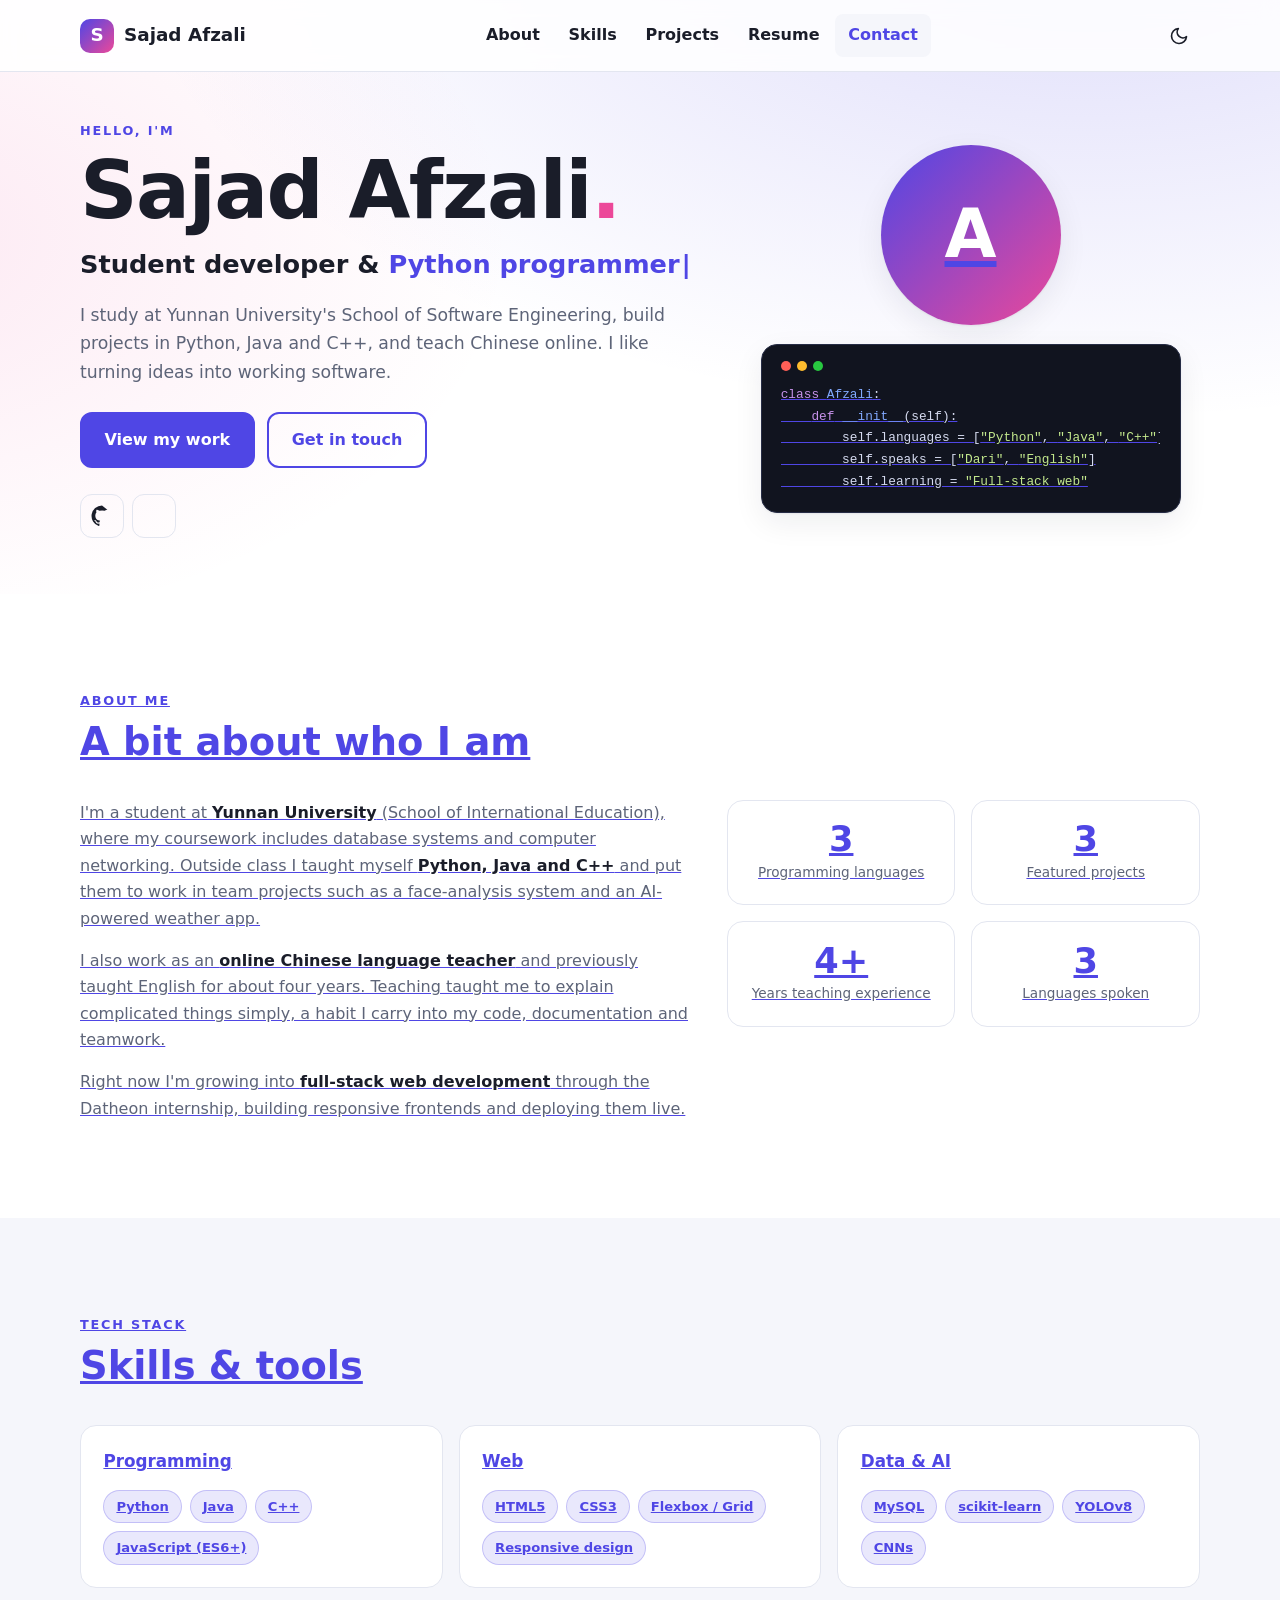
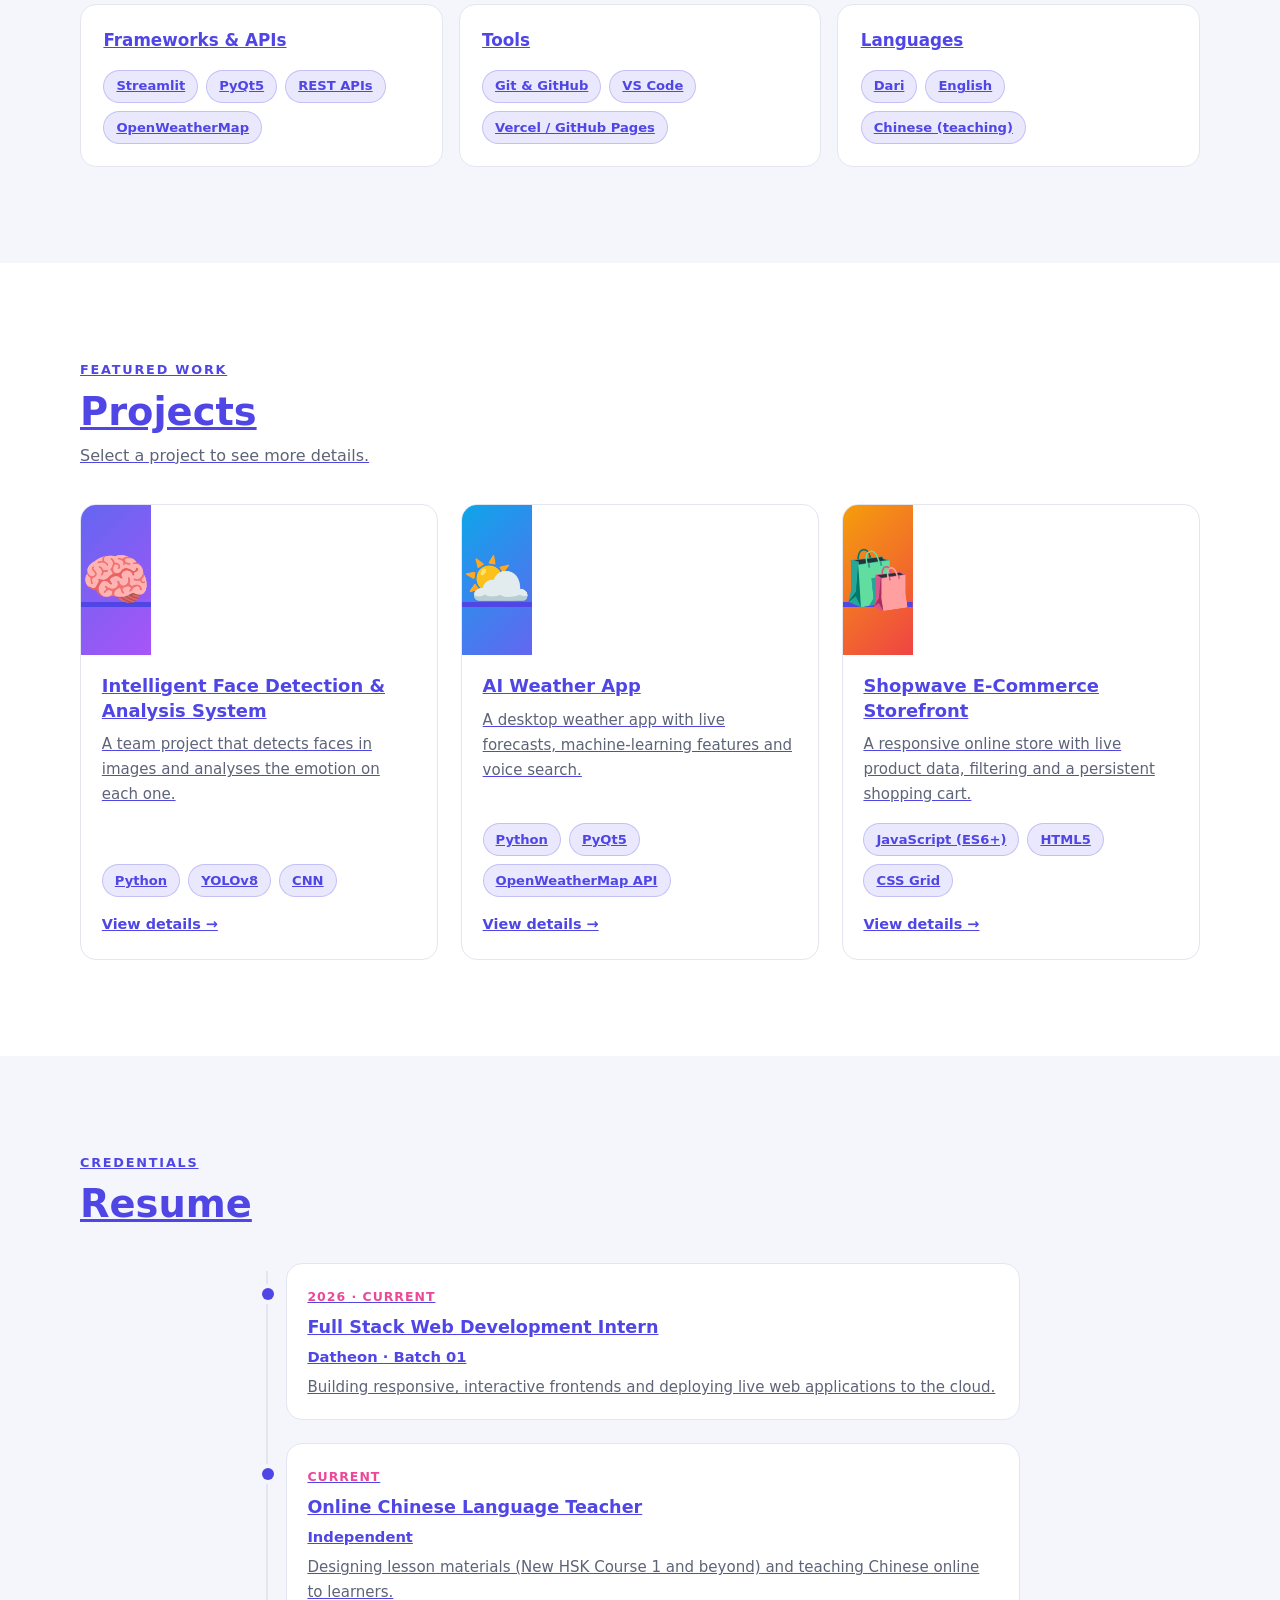
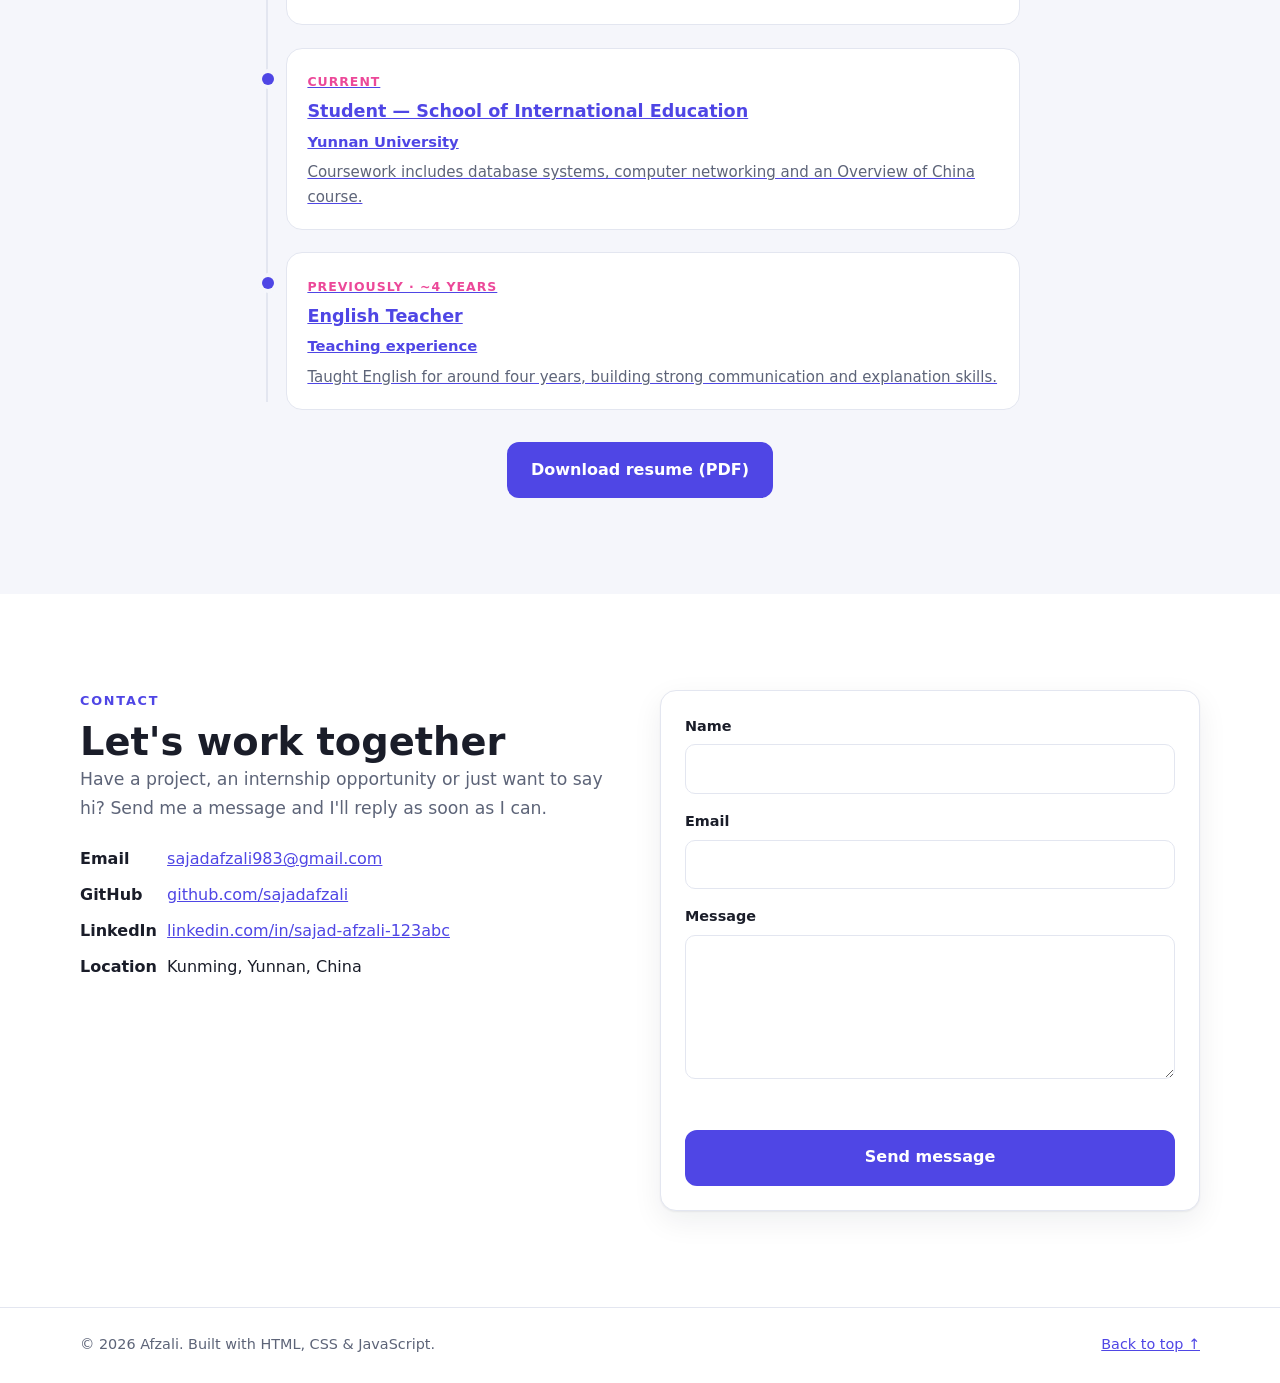
==== task-1-portfolio/index.html @ 9141a4ec "Add Task 1 portfolio and Task 4 e-commerce store" ====
<!DOCTYPE html>
<html lang="en">
<head>
  <meta charset="UTF-8" />
  <meta name="viewport" content="width=device-width, initial-scale=1" />
  <title>Sajad Afzali — Developer Portfolio</title>
  <meta name="description" content="Portfolio of Sajad Afzali: student developer at Yunnan University working with Python, Java, C++ and the web." />
  <meta name="theme-color" content="#4f46e5" />
  <link rel="icon" href="data:image/svg+xml,<svg xmlns='http://www.w3.org/2000/svg' viewBox='0 0 100 100'><rect width='100' height='100' rx='24' fill='%234f46e5'/><text x='50' y='68' font-size='58' font-family='sans-serif' font-weight='800' text-anchor='middle' fill='white'>S</text></svg>" />

  <!-- Apply saved/system theme BEFORE first paint to avoid a light→dark flash -->
  <script>
    (function () {
      try {
        var saved = localStorage.getItem("theme");
        var dark = saved ? saved === "dark" : window.matchMedia("(prefers-color-scheme: dark)").matches;
        document.documentElement.dataset.theme = dark ? "dark" : "light";
      } catch (e) { document.documentElement.dataset.theme = "light"; }
    })();
  </script>
  <link rel="stylesheet" href="css/styles.css" />
</head>
<body>
  <a class="skip-link" href="#main">Skip to content</a>

  <!-- ================= HEADER ================= -->
  <header class="site-header" id="top">
    <nav class="nav container" aria-label="Main navigation">
      <a href="#hero" class="logo" aria-label="Sajad Afzali — home"><span class="logo-mark">S</span><span class="logo-text">Sajad Afzali</span></a>

      <ul id="nav-links" class="nav-links">
        <li><a href="#about">About</a></li>
        <li><a href="#skills">Skills</a></li>
        <li><a href="#projects">Projects</a></li>
        <li><a href="#resume">Resume</a></li>
        <li><a href="#contact">Contact</a></li>
      </ul>

      <div class="nav-actions">
        <button id="theme-toggle" class="icon-btn" type="button" aria-label="Switch to dark theme" title="Toggle theme">
          <svg class="icon-moon" viewBox="0 0 24 24" width="20" height="20" fill="none" stroke="currentColor" stroke-width="2" stroke-linecap="round" stroke-linejoin="round" aria-hidden="true"><path d="M21 12.8A9 9 0 1 1 11.2 3a7 7 0 0 0 9.8 9.8z"/></svg>
          <svg class="icon-sun" viewBox="0 0 24 24" width="20" height="20" fill="none" stroke="currentColor" stroke-width="2" stroke-linecap="round" stroke-linejoin="round" aria-hidden="true"><circle cx="12" cy="12" r="4"/><path d="M12 2v2M12 20v2M4.9 4.9l1.4 1.4M17.7 17.7l1.4 1.4M2 12h2M20 12h2M4.9 19.1l1.4-1.4M17.7 6.3l1.4-1.4"/></svg>
        </button>
        <button id="menu-toggle" class="icon-btn menu-btn" type="button" aria-label="Open menu" aria-expanded="false" aria-controls="nav-links">
          <span class="bars" aria-hidden="true"><i></i><i></i><i></i></span>
        </button>
      </div>
    </nav>
  </header>

  <main id="main">
    <!-- ================= HERO ================= -->
    <section id="hero" class="hero" aria-labelledby="hero-title">
      <div class="container hero-grid">
        <div class="hero-copy reveal">
          <p class="eyebrow">Hello, I'm</p>
          <h1 id="hero-title">Sajad Afzali<span class="dot">.</span></h1>
          <p class="hero-role">Student developer &amp; <span id="typed" aria-live="off">Python programmer</span><span class="caret" aria-hidden="true">|</span></p>
          <p class="lead">I study at Yunnan University's School of Software Engineering, build projects in Python, Java and C++, and teach Chinese online. I like turning ideas into working software.</p>
          <div class="hero-cta">
            <a href="#projects" class="btn primary">View my work</a>
            <a href="#contact" class="btn ghost">Get in touch</a>
          </div>
          <ul class="social" aria-label="Social links">
            <!-- TODO: replace your-username / your-name with your real profiles -->
            <li><a href="https://github.com/Sajad-Afzali" target="_blank" rel="noopener" aria-label="GitHub"><svg viewBox="0 0 24 24" width="22" height="22" fill="currentColor" aria-hidden="true"><path d="M12 .5a11.5 11.5 0 0 0-3.6 22.4c.6.1.8-.3.8-.6v-2c-3.2.7-3.9-1.4-3.9-1.4-.5-1.3-1.3-1.7-1.3-1.7-1-.7.1-.7.1-.7 1.2.1 1.8 1.2 1.8 1.2 1 1.8 2.7 1.3 3.4 1 .1-.8.4-1.3.7-1.6-2.6-.3-5.3-1.3-5.3-5.7 0-1.3.5-2.3 1.2-3.1-.1-.3-.5-1.5.1-3.1 0 0 1-.3 3.2 1.2a11 11 0 0 1 5.8 0c2.2-1.5 3.2-1.2 3.2-1。
            <li><a href="mailto:sajadafzali983@gmail.com" aria-label="Email"><svg viewBox="0 0 24 24" width="22" height="22" fill="none" stroke="currentColor" stroke-width="2" stroke-linecap="round" stroke-linejoin="round" aria-hidden="true"><rect x="3" y="5" width="18" height="14" rx="2"/><path d="m3 7 9 6 9-6"/></svg></a></li><a href="https://www.linkedin.com/in/https://www.linkedin.com/in/sajad-afzali-73a87b438/" target="_blank" rel="noopener" aria-label="LinkedIn">
          </ul>
        </div>

        <div class="hero-visual reveal" aria-hidden="true">
          <div class="avatar"><span>A</span></div>
          <div class="code-card">
            <div class="dots"><i></i><i></i><i></i></div>
<pre><code><span class="c-k">class</span> <span class="c-f">Afzali</span>:
    <span class="c-k">def</span> <span class="c-f">__init__</span>(self):
        self.languages = [<span class="c-s">"Python"</span>, <span class="c-s">"Java"</span>, <span class="c-s">"C++"</span>]
        self.speaks = [<span class="c-s">"Dari"</span>, <span class="c-s">"English"</span>]
        self.learning = <span class="c-s">"Full-stack web"</span></code></pre>
          </div>
        </div>
      </div>
    </section>

    <!-- ================= ABOUT ================= -->
    <section id="about" class="section" aria-labelledby="about-title">
      <div class="container">
        <header class="section-head reveal">
          <p class="eyebrow">About me</p>
          <h2 id="about-title">A bit about who I am</h2>
        </header>
        <div class="about-grid">
          <div class="about-text reveal">
            <p>I'm a student at <strong>Yunnan University</strong> (School of International Education), where my coursework includes database systems and computer networking. Outside class I taught myself <strong>Python, Java and C++</strong> and put them to work in team projects such as a face-analysis system and an AI-powered weather app.</p>
            <p>I also work as an <strong>online Chinese language teacher</strong> and previously taught English for about four years. Teaching taught me to explain complicated things simply, a habit I carry into my code, documentation and teamwork.</p>
            <p>Right now I'm growing into <strong>full-stack web development</strong> through the Datheon internship, building responsive frontends and deploying them live.</p>
          </div>
          <ul class="facts reveal">
            <li><span class="fact-num">3</span><span class="fact-label">Programming languages</span></li>
            <li><span class="fact-num">3</span><span class="fact-label">Featured projects</span></li>
            <li><span class="fact-num">4+</span><span class="fact-label">Years teaching experience</span></li>
            <li><span class="fact-num">3</span><span class="fact-label">Languages spoken</span></li>
          </ul>
        </div>
      </div>
    </section>

    <!-- ================= SKILLS ================= -->
    <section id="skills" class="section alt" aria-labelledby="skills-title">
      <div class="container">
        <header class="section-head reveal">
          <p class="eyebrow">Tech stack</p>
          <h2 id="skills-title">Skills &amp; tools</h2>
        </header>
        <div class="skills-grid">
          <article class="skill-card reveal">
            <h3>Programming</h3>
            <ul class="chips"><li>Python</li><li>Java</li><li>C++</li><li>JavaScript (ES6+)</li></ul>
          </article>
          <article class="skill-card reveal">
            <h3>Web</h3>
            <ul class="chips"><li>HTML5</li><li>CSS3</li><li>Flexbox / Grid</li><li>Responsive design</li></ul>
          </article>
          <article class="skill-card reveal">
            <h3>Data &amp; AI</h3>
            <ul class="chips"><li>MySQL</li><li>scikit-learn</li><li>YOLOv8</li><li>CNNs</li></ul>
          </article>
          <article class="skill-card reveal">
            <h3>Frameworks &amp; APIs</h3>
            <ul class="chips"><li>Streamlit</li><li>PyQt5</li><li>REST APIs</li><li>OpenWeatherMap</li></ul>
          </article>
          <article class="skill-card reveal">
            <h3>Tools</h3>
            <ul class="chips"><li>Git &amp; GitHub</li><li>VS Code</li><li>Vercel / GitHub Pages</li></ul>
          </article>
          <article class="skill-card reveal">
            <h3>Languages</h3>
            <ul class="chips"><li>Dari</li><li>English</li><li>Chinese (teaching)</li></ul>
          </article>
        </div>
      </div>
    </section>

    <!-- ================= PROJECTS ================= -->
    <section id="projects" class="section" aria-labelledby="projects-title">
      <div class="container">
        <header class="section-head reveal">
          <p class="eyebrow">Featured work</p>
          <h2 id="projects-title">Projects</h2>
          <p class="section-sub">Select a project to see more details.</p>
        </header>
        <!-- Cards are generated from js/projects.js -->
        <div id="project-grid" class="project-grid"></div>
      </div>
    </section>

    <!-- ================= RESUME ================= -->
    <section id="resume" class="section alt" aria-labelledby="resume-title">
      <div class="container">
        <header class="section-head reveal">
          <p class="eyebrow">Credentials</p>
          <h2 id="resume-title">Resume</h2>
        </header>
        <div class="timeline">
          <article class="t-item reveal">
            <span class="t-date">2026 · Current</span>
            <h3>Full Stack Web Development Intern</h3>
            <p class="t-org">Datheon · Batch 01</p>
            <p>Building responsive, interactive frontends and deploying live web applications to the cloud.</p>
          </article>
          <article class="t-item reveal">
            <span class="t-date">Current</span>
            <h3>Online Chinese Language Teacher</h3>
            <p class="t-org">Independent</p>
            <p>Designing lesson materials (New HSK Course 1 and beyond) and teaching Chinese online to learners.</p>
          </article>
          <article class="t-item reveal">
            <span class="t-date">Current</span>
            <h3>Student — School of International Education</h3>
            <p class="t-org">Yunnan University</p>
            <p>Coursework includes database systems, computer networking and an Overview of China course.</p>
          </article>
          <article class="t-item reveal">
            <span class="t-date">Previously · ~4 years</span>
            <h3>English Teacher</h3>
            <p class="t-org">Teaching experience</p>
            <p>Taught English for around four years, building strong communication and explanation skills.</p>
          </article>
        </div>
        <!-- TODO: put your PDF resume at assets/resume.pdf and this button will work -->
        <p class="center reveal"><a href="assets/resume.pdf" class="btn primary" download>Download resume (PDF)</a></p>
      </div>
    </section>

    <!-- ================= CONTACT ================= -->
    <section id="contact" class="section" aria-labelledby="contact-title">
      <div class="container contact-grid">
        <div class="reveal">
          <p class="eyebrow">Contact</p>
          <h2 id="contact-title">Let's work together</h2>
          <p class="lead">Have a project, an internship opportunity or just want to say hi? Send me a message and I'll reply as soon as I can.</p>
          <ul class="contact-list">
            <li><strong>Email</strong> <a href="mailto:sajadafzali983@gmail.com">sajadafzali983@gmail.com</a></li>
            <li><strong>GitHub</strong> <a href="https://github.com/sajadafzali" target="_blank" rel="noopener">github.com/sajadafzali</a></li>
            <li><strong>LinkedIn</strong> <a href="https://www.linkedin.com/in/sajad-afzali-73a87b438/" target="_blank" rel="noopener">linkedin.com/in/sajad-afzali-123abc</a></li>
            <li><strong>Location</strong> Kunming, Yunnan, China</li>
          </ul>
        </div>
        <!-- No backend needed: the form opens the visitor's email app with the message pre-filled -->
        <form id="contact-form" class="contact-form reveal" novalidate>
          <label>Name <input name="name" autocomplete="name" required /></label>
          <label>Email <input name="email" type="email" autocomplete="email" required /></label>
          <label>Message <textarea name="message" rows="5" required></textarea></label>
          <p id="form-msg" class="form-msg" role="alert"></p>
          <button type="submit" class="btn primary block">Send message</button>
        </form>
      </div>
    </section>
  </main>

  <footer class="site-footer">
    <div class="container footer-row">
      <p>© <span id="year"></span> Afzali. Built with HTML, CSS &amp; JavaScript.</p>
      <a href="#top" class="to-top">Back to top ↑</a>
    </div>
  </footer>

  <!-- ================= PROJECT MODAL ================= -->
  <div id="modal" class="modal" hidden>
    <div class="modal-card" role="dialog" aria-modal="true" aria-labelledby="modal-title" tabindex="-1">
      <button id="modal-close" class="icon-btn modal-close" type="button" aria-label="Close project details">&times;</button>
      <div id="modal-art" class="modal-art" aria-hidden="true"></div>
      <h3 id="modal-title"></h3>
      <p id="modal-desc"></p>
      <h4>Key features</h4>
      <ul id="modal-features"></ul>
      <h4>Tech stack</h4>
      <ul id="modal-stack" class="chips"></ul>
      <div id="modal-links" class="modal-links"></div>
    </div>
  </div>

  <script src="js/projects.js"></script>
  <script src="js/main.js"></script>
</body>
</html>
---- task-1-portfolio/css/styles.css ----
/* =====================================================================
   Portfolio styles — MOBILE-FIRST (base = phones, media queries scale up)
   ===================================================================== */

/* ---------- Design tokens: light theme (default) ---------- */
:root {
  --bg: #ffffff;
  --bg-alt: #f5f6fb;
  --surface: #ffffff;
  --text: #1a1d29;
  --muted: #5d6478;
  --border: #e3e6f0;
  --primary: #4f46e5;
  --primary-dark: #4338ca;
  --on-primary: #ffffff;
  --accent: #ec4899;
  --shadow: 0 1px 2px rgba(20, 24, 40, .06), 0 10px 30px rgba(20, 24, 40, .07);
  --header-bg: rgba(255, 255, 255, .85);
  --radius: 16px;
  --header-h: 64px;
  color-scheme: light;
}
/* ---------- Dark theme ---------- */
:root[data-theme="dark"] {
  --bg: #0f1117;
  --bg-alt: #151824;
  --surface: #1a1e2e;
  --text: #eceef7;
  --muted: #a1a8bf;
  --border: #2a3047;
  --primary: #818cf8;
  --primary-dark: #a5b4fc;
  --on-primary: #0f1117;
  --accent: #f472b6;
  --shadow: 0 1px 2px rgba(0, 0, 0, .4), 0 10px 30px rgba(0, 0, 0, .35);
  --header-bg: rgba(15, 17, 23, .85);
  color-scheme: dark;
}

/* ---------- Reset / base ---------- */
*, *::before, *::after { box-sizing: border-box; }
html { scroll-behavior: smooth; scroll-padding-top: var(--header-h); }   /* smooth scrolling navigation */
body {
  margin: 0;
  font-family: system-ui, -apple-system, "Segoe UI", Roboto, "Helvetica Neue", sans-serif;
  background: var(--bg); color: var(--text);
  line-height: 1.65;
  transition: background-color .3s, color .3s;
}
img, svg { max-width: 100%; display: block; }
a { color: var(--primary); }
ul { margin: 0; padding: 0; list-style: none; }
h1, h2, h3, h4, p { margin: 0; }
button, input, textarea { font: inherit; color: inherit; }
button { cursor: pointer; }
[hidden] { display: none !important; }
:focus-visible { outline: 3px solid var(--primary); outline-offset: 3px; border-radius: 6px; }
.container { width: min(1120px, 100% - 2rem); margin-inline: auto; }
.center { text-align: center; margin-top: 2rem; }
.skip-link { position: absolute; left: -999px; top: 8px; z-index: 100; background: var(--primary); color: var(--on-primary); padding: 8px 14px; border-radius: 8px; }
.skip-link:focus { left: 8px; }

/* ---------- Header / nav (mobile: dropdown panel) ---------- */
.site-header {
  position: fixed; inset: 0 0 auto 0; z-index: 50; height: var(--header-h);
  background: var(--header-bg); backdrop-filter: blur(10px);
  border-bottom: 1px solid var(--border);
}
.nav { height: 100%; display: flex; align-items: center; justify-content: space-between; }
.logo { display: flex; align-items: center; gap: 10px; font-weight: 800; font-size: 1.15rem; text-decoration: none; color: var(--text); }
.logo-mark { display: grid; place-items: center; width: 34px; height: 34px; border-radius: 10px; color: var(--on-primary); background: linear-gradient(135deg, var(--primary), var(--accent)); }
.nav-links {
  position: absolute; top: var(--header-h); left: 0; right: 0;
  display: flex; flex-direction: column; padding: .5rem 1rem 1rem;
  background: var(--bg); border-bottom: 1px solid var(--border); box-shadow: var(--shadow);
  transform: translateY(-12px); opacity: 0; visibility: hidden;
  transition: opacity .2s, transform .2s, visibility .2s;
}
.nav-links.open { transform: none; opacity: 1; visibility: visible; }
.nav-links a { display: block; padding: .8rem .5rem; color: var(--text); text-decoration: none; font-weight: 600; border-radius: 8px; }
.nav-links a:hover, .nav-links a.active { color: var(--primary); }
.nav-actions { display: flex; align-items: center; gap: 6px; }
.icon-btn {
  display: grid; place-items: center; width: 42px; height: 42px;
  background: transparent; border: 1px solid transparent; border-radius: 12px; color: var(--text);
}
.icon-btn:hover { background: var(--bg-alt); border-color: var(--border); }
.icon-sun { display: none; }
:root[data-theme="dark"] .icon-sun { display: block; }
:root[data-theme="dark"] .icon-moon { display: none; }

/* hamburger → X */
.bars { position: relative; width: 20px; height: 14px; display: block; }
.bars i { position: absolute; left: 0; width: 100%; height: 2px; background: currentColor; border-radius: 2px; transition: transform .25s, opacity .2s, top .25s; }
.bars i:nth-child(1) { top: 0; } .bars i:nth-child(2) { top: 6px; } .bars i:nth-child(3) { top: 12px; }
.menu-btn[aria-expanded="true"] .bars i:nth-child(1) { top: 6px; transform: rotate(45deg); }
.menu-btn[aria-expanded="true"] .bars i:nth-child(2) { opacity: 0; }
.menu-btn[aria-expanded="true"] .bars i:nth-child(3) { top: 6px; transform: rotate(-45deg); }

/* ---------- Buttons ---------- */
.btn {
  display: inline-block; padding: .8rem 1.4rem; border-radius: 12px; font-weight: 700; text-decoration: none;
  border: 2px solid var(--primary); transition: transform .15s, background-color .2s, color .2s;
  text-align: center;
}
.btn:hover { transform: translateY(-2px); }
.btn.primary { background: var(--primary); color: var(--on-primary); }
.btn.primary:hover { background: var(--primary-dark); border-color: var(--primary-dark); }
.btn.ghost { background: transparent; color: var(--primary); }
.btn.ghost:hover { background: var(--bg-alt); }
.btn.block { display: block; width: 100%; border: 2px solid var(--primary); }

/* ---------- Typography helpers ---------- */
.eyebrow { text-transform: uppercase; letter-spacing: .14em; font-size: .8rem; font-weight: 700; color: var(--primary); margin-bottom: .5rem; }
.lead { color: var(--muted); font-size: 1.08rem; max-width: 56ch; }
h2 { font-size: clamp(1.7rem, 5vw, 2.4rem); line-height: 1.2; }
.section { padding: 4.5rem 0; }
.section.alt { background: var(--bg-alt); }
.section-head { margin-bottom: 2.2rem; }
.section-sub { color: var(--muted); margin-top: .5rem; }

/* ---------- Hero ---------- */
.hero { padding: calc(var(--header-h) + 3rem) 0 3.5rem; background:
  radial-gradient(60rem 30rem at 85% -10%, color-mix(in srgb, var(--primary) 18%, transparent), transparent),
  radial-gradient(40rem 25rem at -10% 40%, color-mix(in srgb, var(--accent) 12%, transparent), transparent); }
.hero-grid { display: grid; grid-template-columns: minmax(0, 1fr); gap: 2.5rem; align-items: center; }
.hero-grid > *, .about-grid > *, .contact-grid > * { min-width: 0; }   /* stop long content stretching grid tracks */
.hero h1 { font-size: clamp(2.8rem, 12vw, 5rem); line-height: 1.05; letter-spacing: -.02em; }
.hero h1 .dot { color: var(--accent); }
.hero-role { font-size: clamp(1.15rem, 4vw, 1.6rem); font-weight: 600; margin: .6rem 0 1rem; }
#typed { color: var(--primary); }
.caret { color: var(--primary); animation: blink 1s steps(1) infinite; margin-left: 2px; }
@keyframes blink { 50% { opacity: 0; } }
.hero-cta { display: flex; flex-wrap: wrap; gap: .8rem; margin: 1.6rem 0; }
.social { display: flex; gap: .5rem; }
.social a { display: grid; place-items: center; width: 44px; height: 44px; border-radius: 12px; border: 1px solid var(--border); color: var(--text); transition: .2s; }
.social a:hover { color: var(--on-primary); background: var(--primary); border-color: var(--primary); transform: translateY(-2px); }
.hero-visual { position: relative; display: grid; grid-template-columns: minmax(0, 1fr); justify-items: center; gap: 1.2rem; }
.avatar { width: 150px; height: 150px; border-radius: 50%; display: grid; place-items: center; font-size: 4.2rem; font-weight: 800; color: #fff; background: linear-gradient(135deg, var(--primary), var(--accent)); box-shadow: var(--shadow); }
.code-card { width: 100%; max-width: 420px; background: #11141f; color: #d6dbf0; border-radius: var(--radius); padding: 1rem 1.2rem 1.2rem; box-shadow: var(--shadow); border: 1px solid #262c45; }
.dots { display: flex; gap: 6px; margin-bottom: .8rem; }
.dots i { width: 10px; height: 10px; border-radius: 50%; background: #ff5f57; }
.dots i:nth-child(2) { background: #febc2e; } .dots i:nth-child(3) { background: #28c840; }
.code-card pre { margin: 0; overflow-x: auto; font: .8rem/1.7 ui-monospace, SFMono-Regular, Menlo, Consolas, monospace; }
.c-k { color: #c792ea; } .c-f { color: #82aaff; } .c-s { color: #c3e88d; }

/* ---------- About ---------- */
.about-grid { display: grid; gap: 2rem; }
.about-text p + p { margin-top: 1rem; }
.about-text p { color: var(--muted); }
.about-text strong { color: var(--text); }
.facts { display: grid; grid-template-columns: 1fr 1fr; gap: 1rem; }
.facts li { background: var(--surface); border: 1px solid var(--border); border-radius: var(--radius); padding: 1.2rem 1rem; text-align: center; }
.fact-num { display: block; font-size: 2.2rem; font-weight: 800; color: var(--primary); line-height: 1.1; }
.fact-label { font-size: .85rem; color: var(--muted); }

/* ---------- Skills (CSS Grid) ---------- */
.skills-grid { display: grid; gap: 1rem; grid-template-columns: 1fr; }
.skill-card { background: var(--surface); border: 1px solid var(--border); border-radius: var(--radius); padding: 1.4rem; transition: transform .2s, box-shadow .2s; }
.skill-card:hover { transform: translateY(-4px); box-shadow: var(--shadow); }
.skill-card h3 { font-size: 1.05rem; margin-bottom: .9rem; }
.chips { display: flex; flex-wrap: wrap; gap: .5rem; }
.chips li { font-size: .82rem; font-weight: 600; padding: .3rem .75rem; border-radius: 999px; background: color-mix(in srgb, var(--primary) 12%, transparent); color: var(--primary); border: 1px solid color-mix(in srgb, var(--primary) 25%, transparent); }

/* ---------- Projects ---------- */
.project-grid { display: grid; gap: 1.4rem; grid-template-columns: 1fr; }
.project-card { display: flex; flex-direction: column; text-align: left; padding: 0; overflow: hidden; background: var(--surface); border: 1px solid var(--border); border-radius: var(--radius); transition: transform .25s, box-shadow .25s; }
.project-card:hover { transform: translateY(-6px); box-shadow: var(--shadow); }
.project-art { display: grid; place-items: center; height: 150px; font-size: 3.5rem; }
.theme-violet { background: linear-gradient(135deg, #6366f1, #a855f7); }
.theme-blue { background: linear-gradient(135deg, #0ea5e9, #6366f1); }
.theme-amber { background: linear-gradient(135deg, #f59e0b, #ef4444); }
.project-body { display: flex; flex-direction: column; gap: .6rem; padding: 1.2rem 1.3rem 1.4rem; flex: 1; }
.project-body h3 { font-size: 1.12rem; line-height: 1.35; }
.project-body p { color: var(--muted); font-size: .94rem; }
.project-body .chips { margin-top: auto; padding-top: .4rem; }
.more { font-weight: 700; font-size: .9rem; color: var(--primary); margin-top: .4rem; }

/* ---------- Timeline ---------- */
.timeline { position: relative; display: grid; gap: 1.4rem; padding-left: 1.6rem; max-width: 760px; margin-inline: auto; }
.timeline::before { content: ""; position: absolute; left: 6px; top: 8px; bottom: 8px; width: 2px; background: var(--border); }
.t-item { position: relative; background: var(--surface); border: 1px solid var(--border); border-radius: var(--radius); padding: 1.2rem 1.3rem; }
.t-item::before { content: ""; position: absolute; left: calc(-1.6rem + 1px); top: 1.5rem; width: 12px; height: 12px; border-radius: 50%; background: var(--primary); box-shadow: 0 0 0 4px var(--bg-alt); }
.t-date { font-size: .78rem; font-weight: 700; text-transform: uppercase; letter-spacing: .08em; color: var(--accent); }
.t-item h3 { font-size: 1.1rem; margin: .2rem 0; }
.t-org { color: var(--primary); font-weight: 600; font-size: .92rem; }
.t-item p:last-child { color: var(--muted); font-size: .94rem; margin-top: .4rem; }

/* ---------- Contact ---------- */
.contact-grid { display: grid; gap: 2.5rem; }
.contact-list { margin-top: 1.5rem; display: grid; gap: .6rem; }
.contact-list strong { display: inline-block; min-width: 82px; }
.contact-form { display: grid; gap: 1rem; background: var(--surface); border: 1px solid var(--border); border-radius: var(--radius); padding: 1.5rem; box-shadow: var(--shadow); }
.contact-form label { display: grid; gap: .35rem; font-weight: 600; font-size: .9rem; }
.contact-form input, .contact-form textarea { padding: .75rem .9rem; border-radius: 10px; border: 1px solid var(--border); background: var(--bg); font-weight: 400; resize: vertical; }
.contact-form input:focus, .contact-form textarea:focus { outline: 2px solid var(--primary); border-color: transparent; }
.contact-form .invalid { border-color: #ef4444; }
.form-msg { min-height: 1.3em; font-size: .88rem; color: #ef4444; }
.form-msg.ok { color: #16a34a; }

/* ---------- Footer ---------- */
.site-footer { border-top: 1px solid var(--border); padding: 1.6rem 0; color: var(--muted); font-size: .9rem; }
.footer-row { display: flex; flex-wrap: wrap; gap: .6rem; justify-content: space-between; }

/* ---------- Modal ---------- */
.modal { position: fixed; inset: 0; z-index: 80; display: grid; place-items: center; padding: 1rem; background: rgba(8, 10, 20, .65); backdrop-filter: blur(3px); animation: fade .2s; }
@keyframes fade { from { opacity: 0; } }
.modal-card { position: relative; width: min(600px, 100%); max-height: 92vh; overflow-y: auto; background: var(--surface); border-radius: 20px; padding: 0 1.4rem 1.6rem; box-shadow: 0 20px 60px rgba(0, 0, 0, .4); animation: rise .3s ease; outline: none; }
@keyframes rise { from { transform: translateY(24px) scale(.97); opacity: 0; } }
.modal-art { display: grid; place-items: center; height: 130px; font-size: 3.4rem; margin: 0 -1.4rem 1.2rem; border-radius: 20px 20px 0 0; }
.modal-close { position: absolute; top: 10px; right: 10px; z-index: 2; font-size: 1.7rem; line-height: 1; background: rgba(0, 0, 0, .35); color: #fff; border-radius: 50%; }
.modal-close:hover { background: rgba(0, 0, 0, .55); }
.modal-card h3 { font-size: 1.4rem; line-height: 1.3; margin-bottom: .6rem; }
.modal-card p { color: var(--muted); }
.modal-card h4 { margin: 1.2rem 0 .5rem; font-size: .8rem; text-transform: uppercase; letter-spacing: .1em; color: var(--primary); }
#modal-features { display: grid; gap: .4rem; }
#modal-features li { position: relative; padding-left: 1.4rem; color: var(--muted); font-size: .94rem; }
#modal-features li::before { content: "✓"; position: absolute; left: 0; color: var(--primary); font-weight: 800; }
.modal-links { display: flex; flex-wrap: wrap; gap: .7rem; margin-top: 1.4rem; }
body.no-scroll { overflow: hidden; }

/* ---------- Scroll-reveal ---------- */
.js .reveal { opacity: 0; transform: translateY(24px); transition: opacity .6s ease, transform .6s ease; }
.js .reveal.visible { opacity: 1; transform: none; }

/* =====================================================================
   Breakpoints (min-width = mobile-first)
   ===================================================================== */
@media (min-width: 600px) {
  .skills-grid, .project-grid { grid-template-columns: repeat(2, 1fr); }
  .facts { grid-template-columns: repeat(4, 1fr); }
}
@media (min-width: 860px) {
  :root { --header-h: 72px; }
  .menu-btn { display: none; }                        /* hide hamburger on desktop */
  .nav-links {                                        /* inline nav on desktop */
    position: static; flex-direction: row; gap: .2rem; padding: 0;
    background: none; border: 0; box-shadow: none;
    transform: none; opacity: 1; visibility: visible;
  }
  .nav-links a { padding: .5rem .8rem; }
  .nav-links a.active { background: var(--bg-alt); }
  .hero-grid { grid-template-columns: minmax(0, 1.15fr) minmax(0, .85fr); }
  .about-grid { grid-template-columns: minmax(0, 1.3fr) minmax(0, 1fr); align-items: start; }
  .facts { grid-template-columns: 1fr 1fr; }
  .contact-grid { grid-template-columns: minmax(0, 1fr) minmax(0, 1fr); align-items: start; }
  .avatar { width: 180px; height: 180px; }
}
@media (min-width: 1024px) {
  .skills-grid, .project-grid { grid-template-columns: repeat(3, 1fr); }
  .section { padding: 6rem 0; }
}
@media (prefers-reduced-motion: reduce) {
  html { scroll-behavior: auto; }
  *, *::before, *::after { animation: none !important; transition: none !important; }
  .js .reveal { opacity: 1; transform: none; }
}
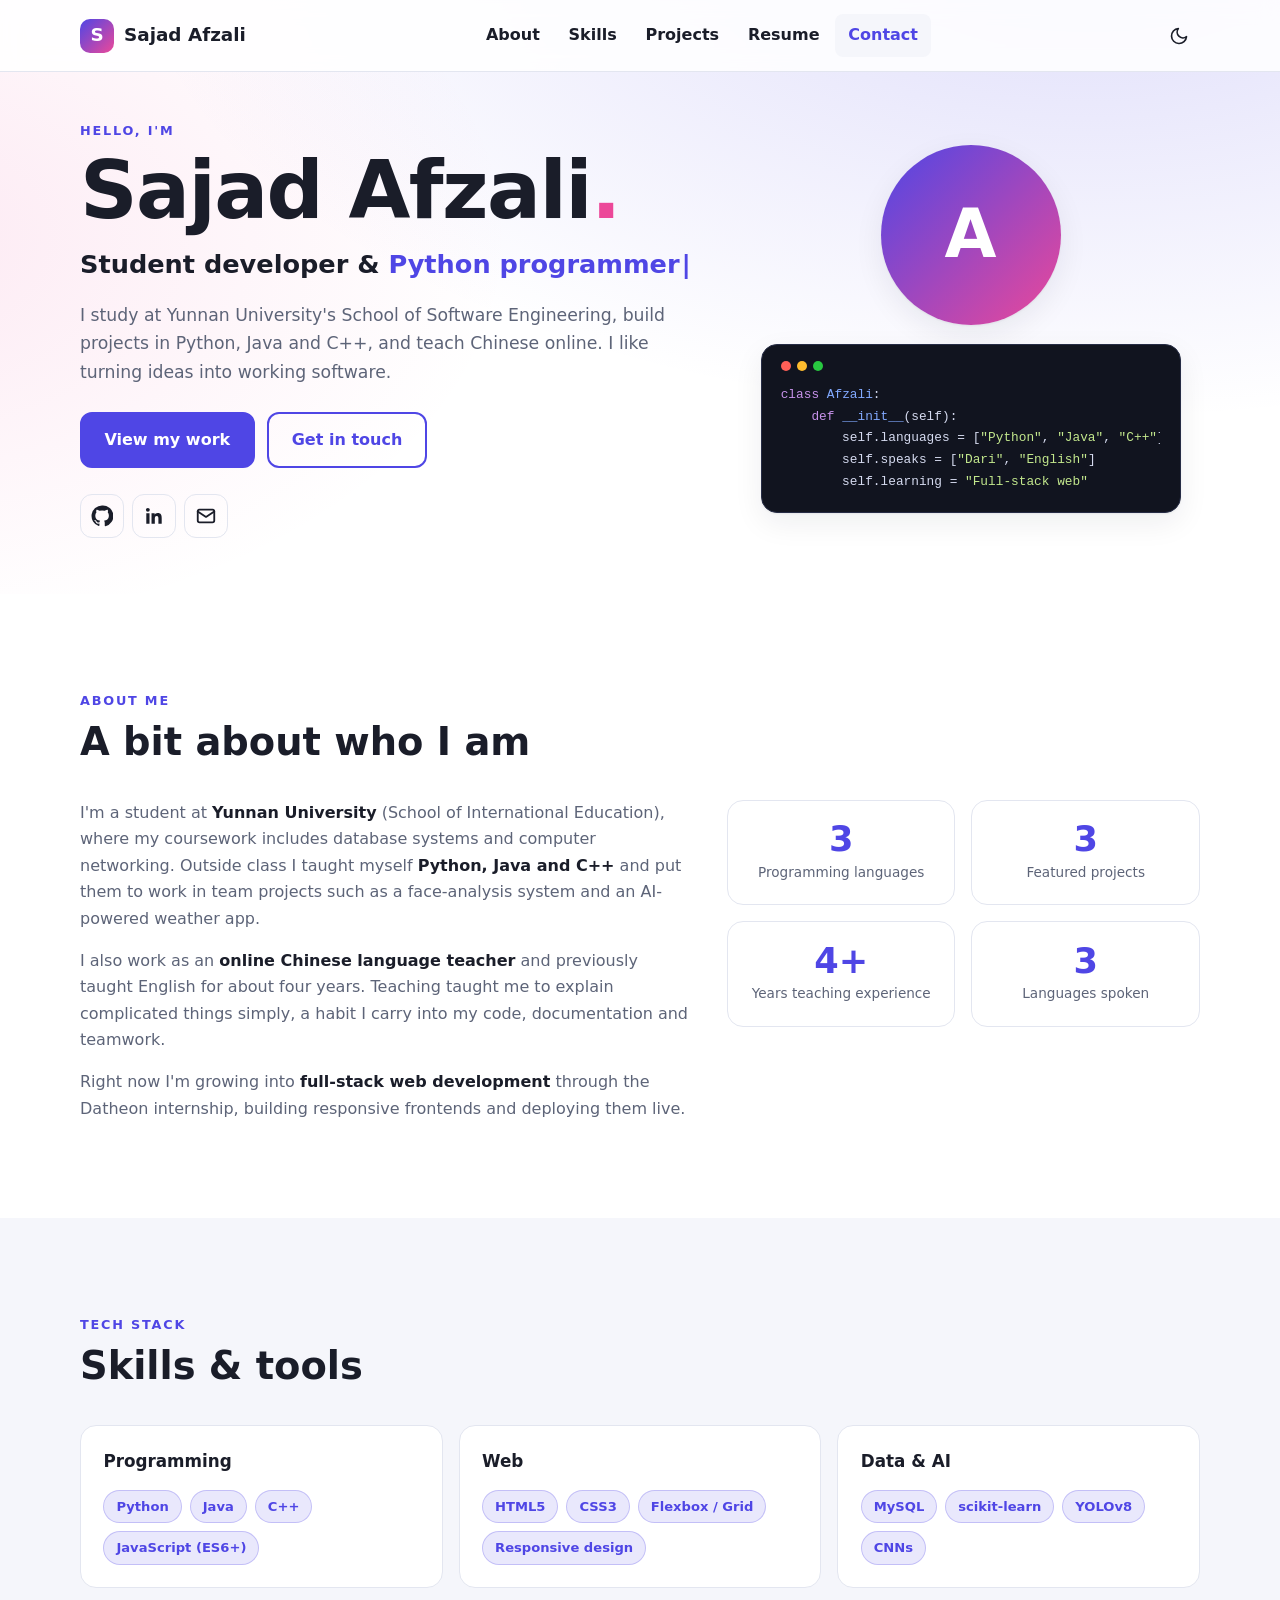
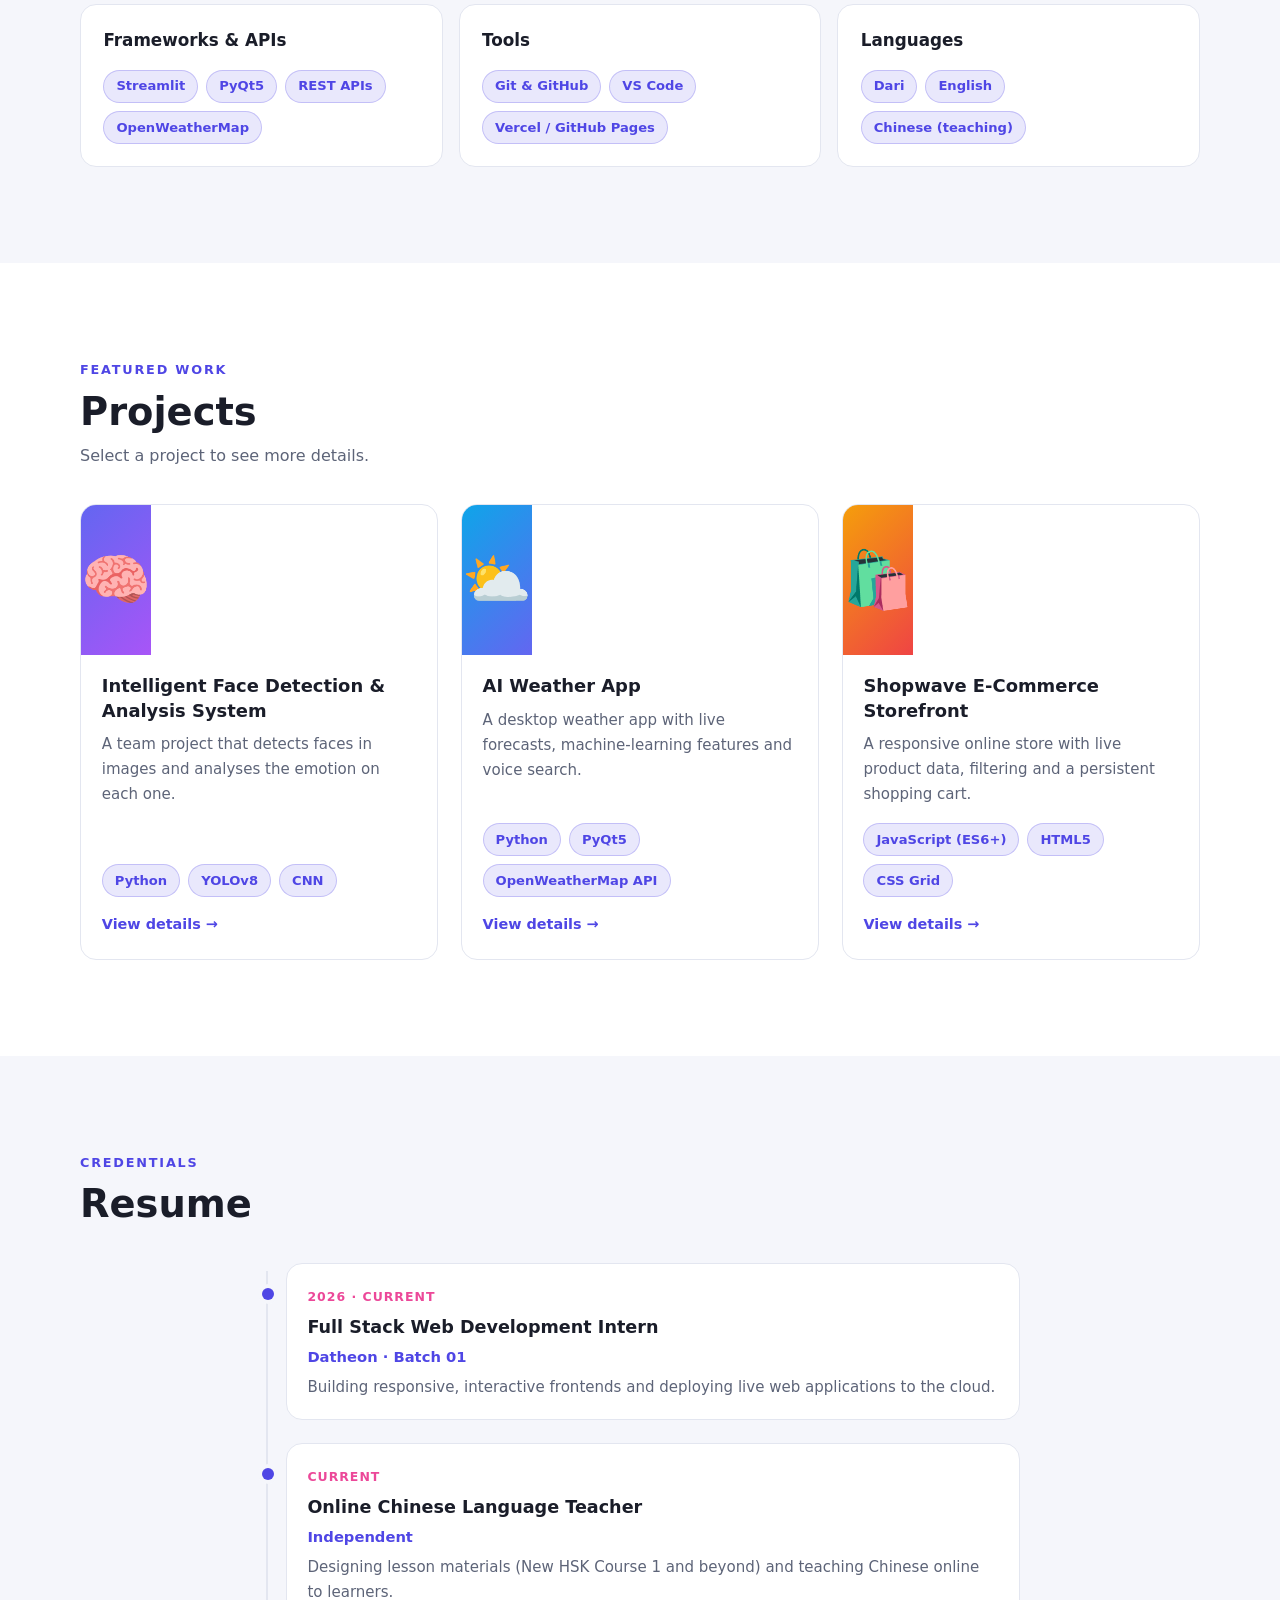
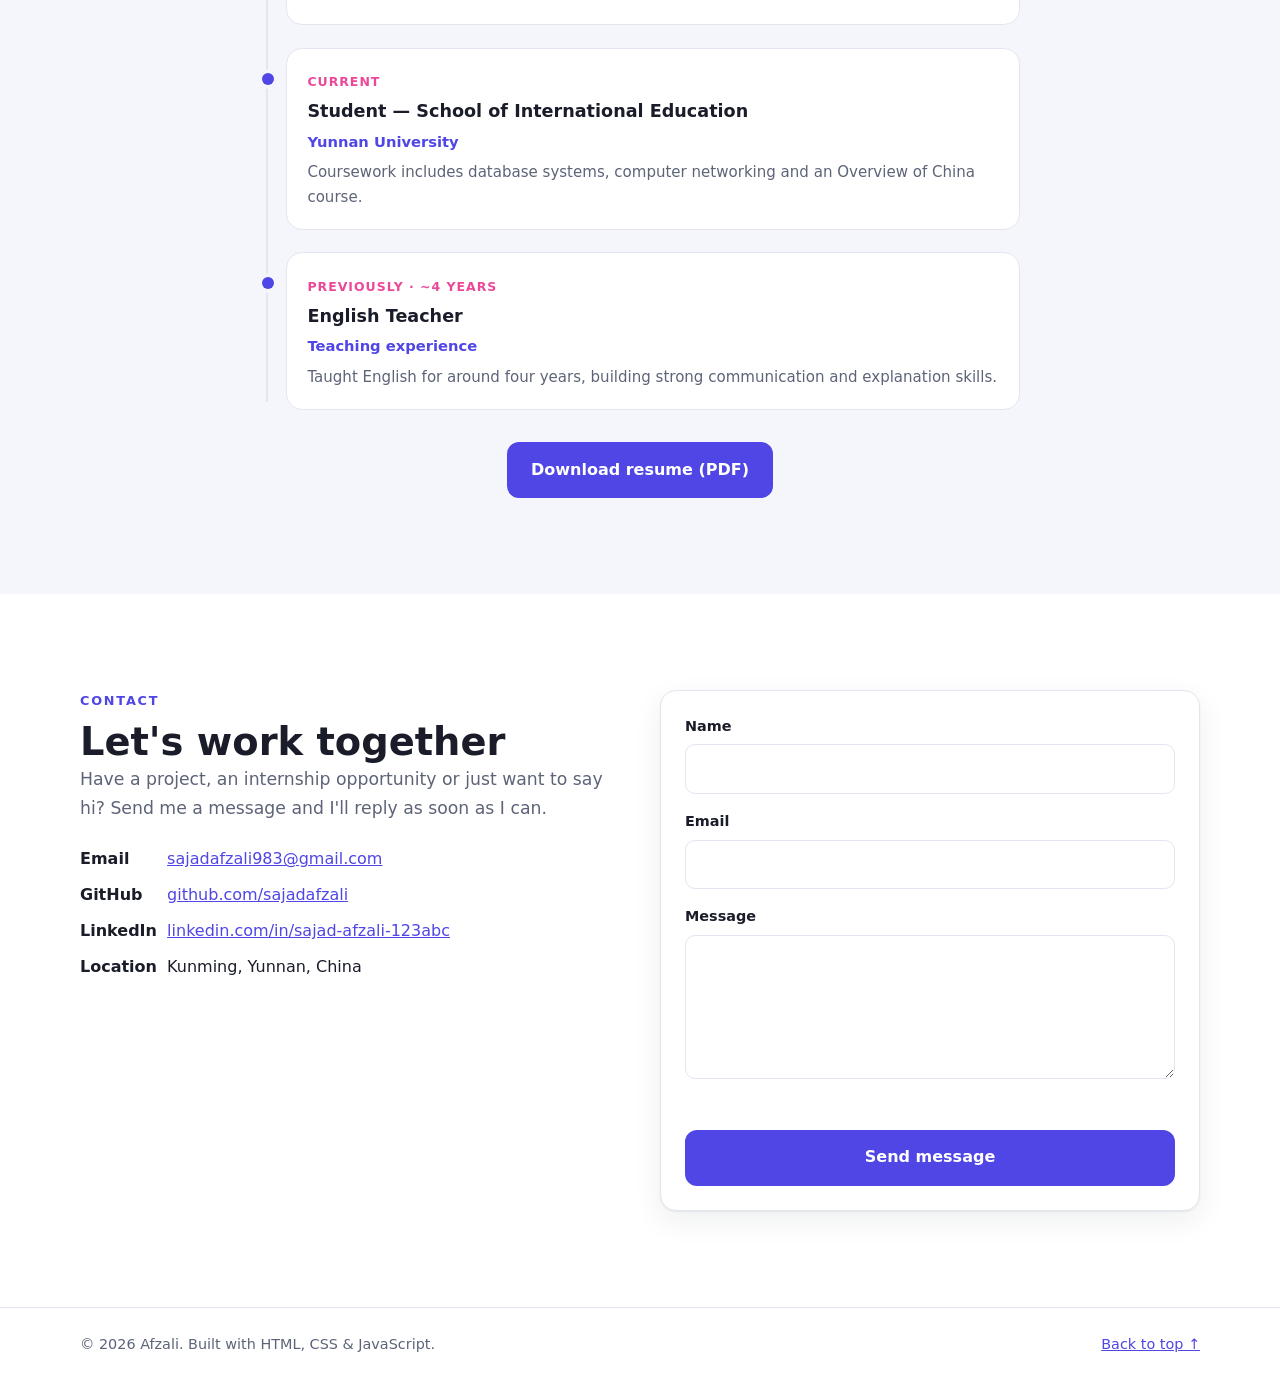
==== commit 3caf5f94: "Fix social icons" ====
--- a/task-1-portfolio/index.html
+++ b/task-1-portfolio/index.html
@@ -61,11 +61,11 @@
             <a href="#projects" class="btn primary">View my work</a>
             <a href="#contact" class="btn ghost">Get in touch</a>
           </div>
-          <ul class="social" aria-label="Social links">
-            <!-- TODO: replace your-username / your-name with your real profiles -->
-            <li><a href="https://github.com/Sajad-Afzali" target="_blank" rel="noopener" aria-label="GitHub"><svg viewBox="0 0 24 24" width="22" height="22" fill="currentColor" aria-hidden="true"><path d="M12 .5a11.5 11.5 0 0 0-3.6 22.4c.6.1.8-.3.8-.6v-2c-3.2.7-3.9-1.4-3.9-1.4-.5-1.3-1.3-1.7-1.3-1.7-1-.7.1-.7.1-.7 1.2.1 1.8 1.2 1.8 1.2 1 1.8 2.7 1.3 3.4 1 .1-.8.4-1.3.7-1.6-2.6-.3-5.3-1.3-5.3-5.7 0-1.3.5-2.3 1.2-3.1-.1-.3-.5-1.5.1-3.1 0 0 1-.3 3.2 1.2a11 11 0 0 1 5.8 0c2.2-1.5 3.2-1.2 3.2-1。
-            <li><a href="mailto:sajadafzali983@gmail.com" aria-label="Email"><svg viewBox="0 0 24 24" width="22" height="22" fill="none" stroke="currentColor" stroke-width="2" stroke-linecap="round" stroke-linejoin="round" aria-hidden="true"><rect x="3" y="5" width="18" height="14" rx="2"/><path d="m3 7 9 6 9-6"/></svg></a></li><a href="https://www.linkedin.com/in/https://www.linkedin.com/in/sajad-afzali-73a87b438/" target="_blank" rel="noopener" aria-label="LinkedIn">
-          </ul>
+         <ul class="social" aria-label="Social links">
+  <li><a href="https://github.com/sajadafzali" target="_blank" rel="noopener" aria-label="GitHub"><svg viewBox="0 0 24 24" width="22" height="22" fill="currentColor" aria-hidden="true"><path d="M12 .5a11.5 11.5 0 0 0-3.6 22.4c.6.1.8-.3.8-.6v-2c-3.2.7-3.9-1.4-3.9-1.4-.5-1.3-1.3-1.7-1.3-1.7-1-.7.1-.7.1-.7 1.2.1 1.8 1.2 1.8 1.2 1 1.8 2.7 1.3 3.4 1 .1-.8.4-1.3.7-1.6-2.6-.3-5.3-1.3-5.3-5.7 0-1.3.5-2.3 1.2-3.1-.1-.3-.5-1.5.1-3.1 0 0 1-.3 3.2 1.2a11 11 0 0 1 5.8 0c2.2-1.5 3.2-1.2 3.2-1.2.6 1.6.2 2.8.1 3.1.8.8 1.2 1.9 1.2 3.1 0 4.4-2.7 5.4-5.3 5.7.4.4.8 1.1.8 2.2v3.2c0 .3.2.7.8.6A11.5 11.5 0 0 0 12 .5z"/></svg></a></li>
+  <li><a href="https://www.linkedin.com/in/sajad-afzali-73a87b438/" target="_blank" rel="noopener" aria-label="LinkedIn"><svg viewBox="0 0 24 24" width="22" height="22" fill="currentColor" aria-hidden="true"><path d="M20.4 20.5h-3.6v-5.6c0-1.3 0-3-1.8-3s-2.1 1.4-2.1 2.9v5.7H9.3V9h3.4v1.6c.5-.9 1.6-1.8 3.4-1.8 3.6 0 4.3 2.4 4.3 5.5v6.2zM5.3 7.4a2.1 2.1 0 1 1 0-4.2 2.1 2.1 0 0 1 0 4.2zM7.1 20.5H3.6V9h3.5v11.5z"/></svg></a></li>
+  <li><a href="mailto:sajadafzali983@gmail.com" aria-label="Email"><svg viewBox="0 0 24 24" width="22" height="22" fill="none" stroke="currentColor" stroke-width="2" stroke-linecap="round" stroke-linejoin="round" aria-hidden="true"><rect x="3" y="5" width="18" height="14" rx="2"/><path d="m3 7 9 6 9-6"/></svg></a></li>
+</ul>
         </div>
 
         <div class="hero-visual reveal" aria-hidden="true">
